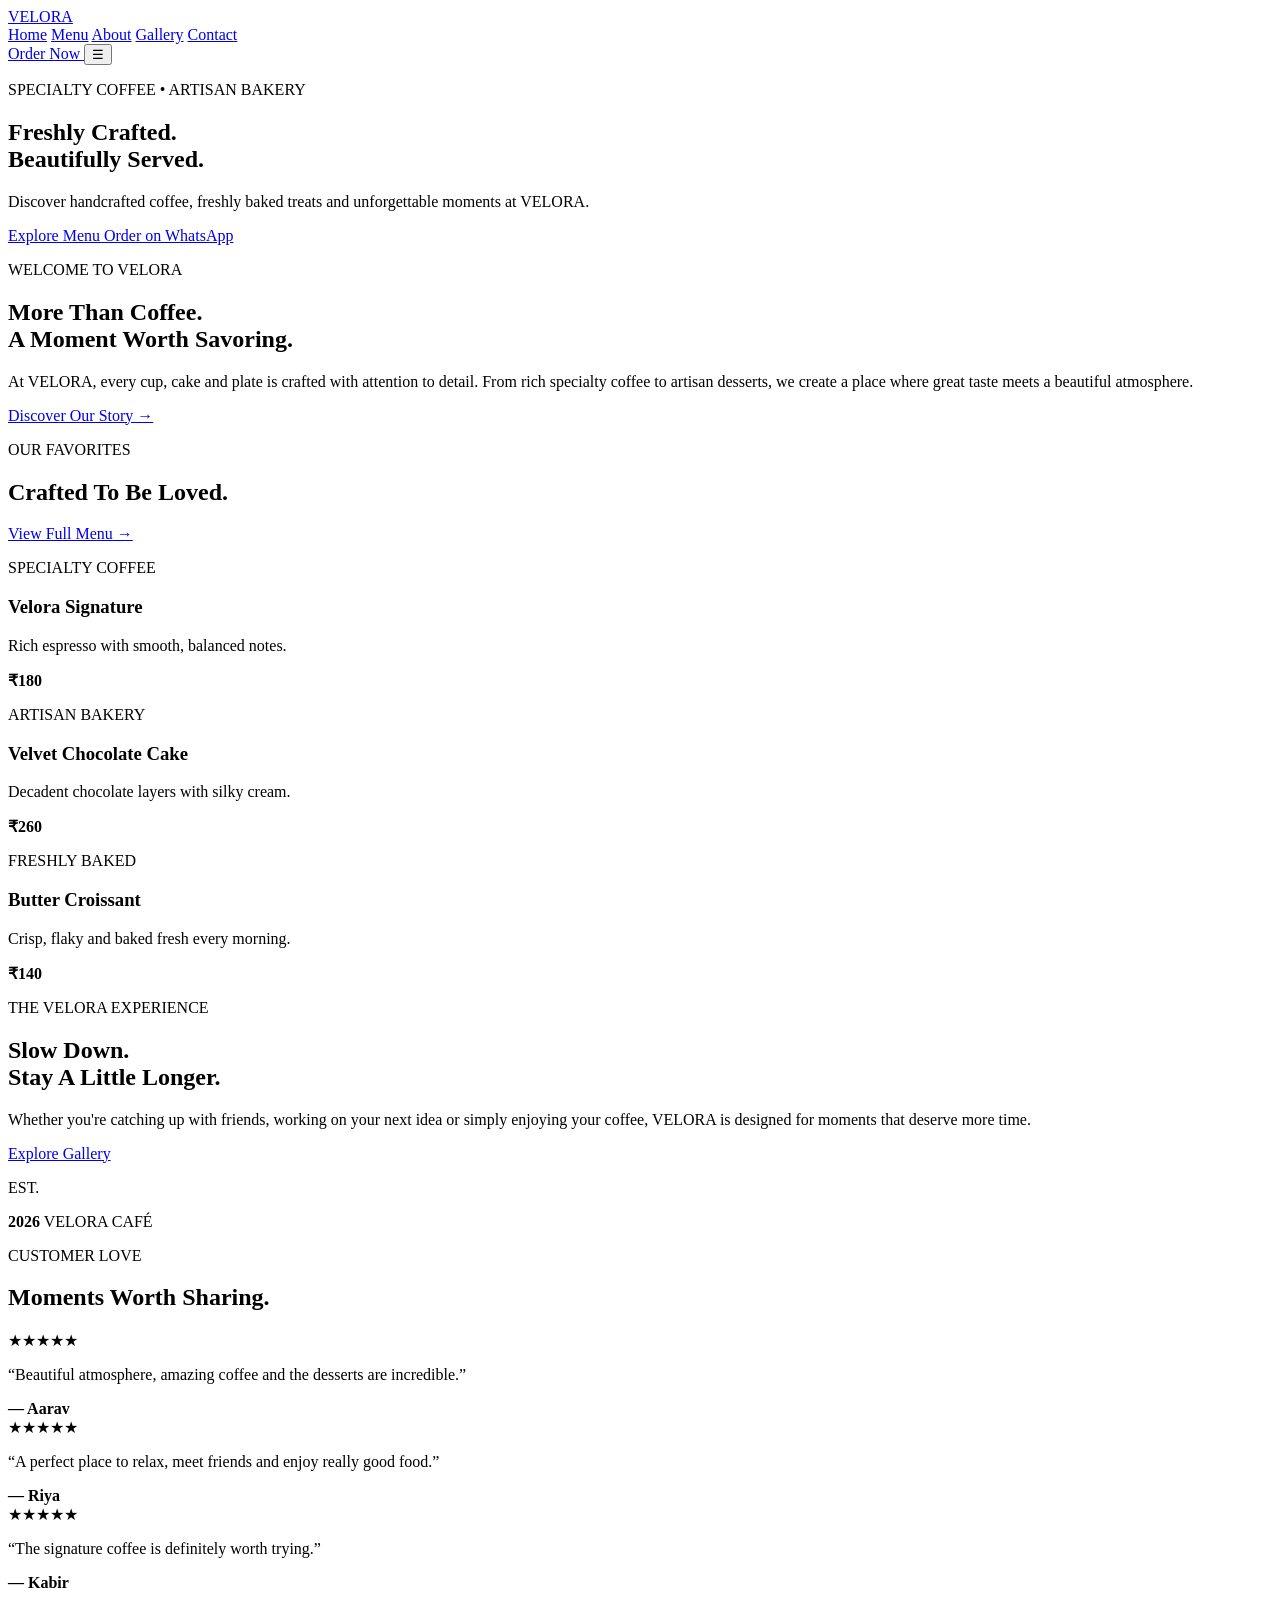
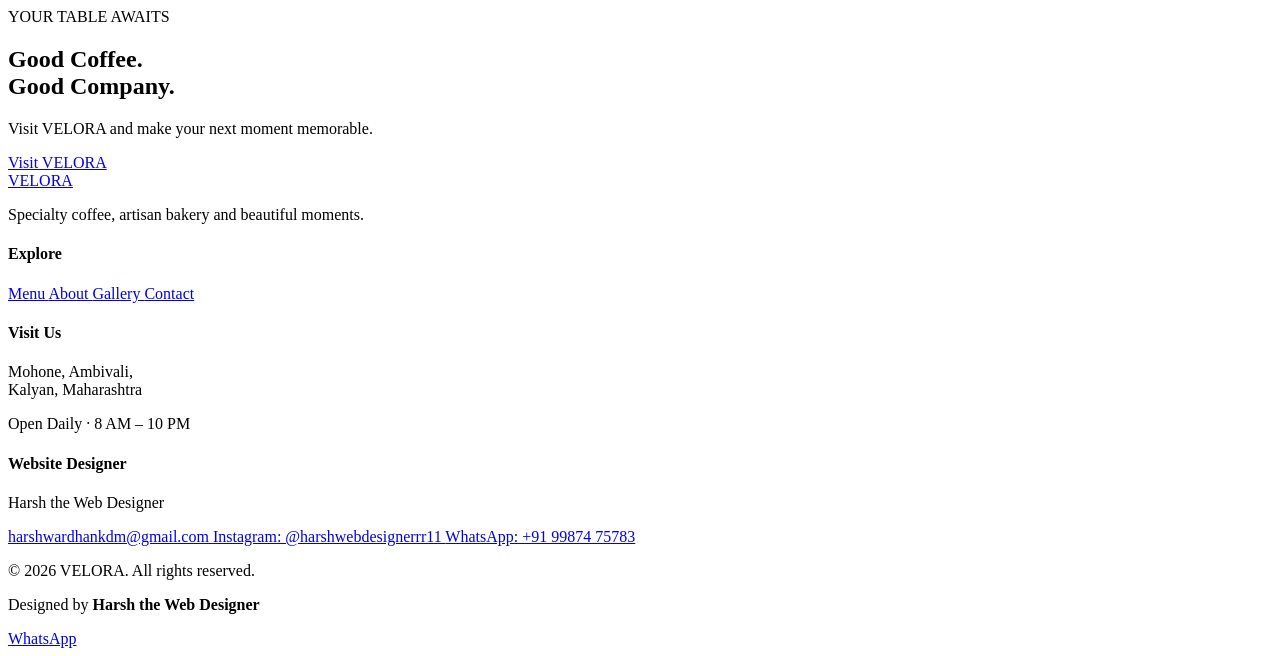
==== index.html @ 82a82c2f "Create VELORA homepage" ====
<!DOCTYPE html>
<html lang="en">

<head>
    <meta charset="UTF-8">

    <meta name="viewport"
        content="width=device-width, initial-scale=1.0">

    <meta name="description"
        content="VELORA — Premium café, artisan bakery and specialty coffee.">

    <meta name="theme-color" content="#11100e">

    <title>VELORA | Café & Bakery</title>

    <link rel="stylesheet" href="style.css">
</head>

<body>

    <!-- ================= HEADER ================= -->

    <header class="header">

        <div class="container nav-container">

            <a href="index.html" class="logo">
                VELORA
            </a>

            <nav class="nav">
                <a href="#home">Home</a>
                <a href="menu.html">Menu</a>
                <a href="about.html">About</a>
                <a href="gallery.html">Gallery</a>
                <a href="contact.html">Contact</a>
            </nav>

            <a href="https://wa.me/919987475783"
                class="nav-btn"
                target="_blank">
                Order Now
            </a>

            <button class="menu-toggle" aria-label="Open menu">
                ☰
            </button>

        </div>

    </header>


    <!-- ================= HERO ================= -->

    <main>

        <section id="home" class="hero">

            <div class="hero-overlay"></div>

            <div class="container hero-content">

                <p class="eyebrow">
                    SPECIALTY COFFEE • ARTISAN BAKERY
                </p>

                <h1>
                    Freshly Crafted.<br>
                    <span>Beautifully Served.</span>
                </h1>

                <p class="hero-text">
                    Discover handcrafted coffee, freshly baked
                    treats and unforgettable moments at VELORA.
                </p>

                <div class="hero-buttons">

                    <a href="menu.html"
                        class="btn btn-primary">
                        Explore Menu
                    </a>

                    <a href="https://wa.me/919987475783"
                        class="btn btn-outline"
                        target="_blank">
                        Order on WhatsApp
                    </a>

                </div>

            </div>

        </section>


        <!-- ================= INTRO ================= -->

        <section class="intro section">

            <div class="container intro-grid">

                <div>

                    <p class="section-label">
                        WELCOME TO VELORA
                    </p>

                    <h2>
                        More Than Coffee.<br>
                        <span>A Moment Worth Savoring.</span>
                    </h2>

                </div>

                <div>

                    <p>
                        At VELORA, every cup, cake and plate is
                        crafted with attention to detail. From rich
                        specialty coffee to artisan desserts, we
                        create a place where great taste meets a
                        beautiful atmosphere.
                    </p>

                    <a href="about.html"
                        class="text-link">
                        Discover Our Story →
                    </a>

                </div>

            </div>

        </section>


        <!-- ================= FEATURED ================= -->

        <section class="featured section">

            <div class="container">

                <div class="section-heading">

                    <div>

                        <p class="section-label">
                            OUR FAVORITES
                        </p>

                        <h2>
                            Crafted To Be
                            <span>Loved.</span>
                        </h2>

                    </div>

                    <a href="menu.html"
                        class="text-link">
                        View Full Menu →
                    </a>

                </div>


                <div class="product-grid">


                    <article class="product-card">

                        <div class="product-image coffee-image"></div>

                        <div class="product-info">

                            <p class="product-category">
                                SPECIALTY COFFEE
                            </p>

                            <h3>
                                Velora Signature
                            </h3>

                            <p>
                                Rich espresso with smooth,
                                balanced notes.
                            </p>

                            <strong>
                                ₹180
                            </strong>

                        </div>

                    </article>


                    <article class="product-card">

                        <div class="product-image cake-image"></div>

                        <div class="product-info">

                            <p class="product-category">
                                ARTISAN BAKERY
                            </p>

                            <h3>
                                Velvet Chocolate Cake
                            </h3>

                            <p>
                                Decadent chocolate layers
                                with silky cream.
                            </p>

                            <strong>
                                ₹260
                            </strong>

                        </div>

                    </article>


                    <article class="product-card">

                        <div class="product-image pastry-image"></div>

                        <div class="product-info">

                            <p class="product-category">
                                FRESHLY BAKED
                            </p>

                            <h3>
                                Butter Croissant
                            </h3>

                            <p>
                                Crisp, flaky and baked fresh
                                every morning.
                            </p>

                            <strong>
                                ₹140
                            </strong>

                        </div>

                    </article>

                </div>

            </div>

        </section>


        <!-- ================= EXPERIENCE ================= -->

        <section class="experience section">

            <div class="container experience-grid">

                <div class="experience-content">

                    <p class="section-label">
                        THE VELORA EXPERIENCE
                    </p>

                    <h2>
                        Slow Down.<br>
                        <span>Stay A Little Longer.</span>
                    </h2>

                    <p>
                        Whether you're catching up with friends,
                        working on your next idea or simply enjoying
                        your coffee, VELORA is designed for moments
                        that deserve more time.
                    </p>

                    <a href="gallery.html"
                        class="btn btn-primary">
                        Explore Gallery
                    </a>

                </div>


                <div class="experience-card">

                    <div class="experience-card-inner">

                        <p>EST.</p>

                        <strong>2026</strong>

                        <span>
                            VELORA CAFÉ
                        </span>

                    </div>

                </div>

            </div>

        </section>


        <!-- ================= REVIEWS ================= -->

        <section class="reviews section">

            <div class="container">

                <div class="section-heading centered">

                    <p class="section-label">
                        CUSTOMER LOVE
                    </p>

                    <h2>
                        Moments Worth
                        <span>Sharing.</span>
                    </h2>

                </div>


                <div class="review-grid">


                    <article class="review-card">

                        <div class="stars">
                            ★★★★★
                        </div>

                        <p>
                            “Beautiful atmosphere, amazing coffee
                            and the desserts are incredible.”
                        </p>

                        <strong>
                            — Aarav
                        </strong>

                    </article>


                    <article class="review-card">

                        <div class="stars">
                            ★★★★★
                        </div>

                        <p>
                            “A perfect place to relax, meet friends
                            and enjoy really good food.”
                        </p>

                        <strong>
                            — Riya
                        </strong>

                    </article>


                    <article class="review-card">

                        <div class="stars">
                            ★★★★★
                        </div>

                        <p>
                            “The signature coffee is definitely
                            worth trying.”
                        </p>

                        <strong>
                            — Kabir
                        </strong>

                    </article>

                </div>

            </div>

        </section>


        <!-- ================= CTA ================= -->

        <section class="cta section">

            <div class="container cta-content">

                <p class="section-label">
                    YOUR TABLE AWAITS
                </p>

                <h2>
                    Good Coffee.<br>
                    <span>Good Company.</span>
                </h2>

                <p>
                    Visit VELORA and make your next
                    moment memorable.
                </p>

                <a href="contact.html"
                    class="btn btn-primary">
                    Visit VELORA
                </a>

            </div>

        </section>

    </main>


    <!-- ================= FOOTER ================= -->

    <footer class="footer">

        <div class="container footer-grid">


            <!-- VELORA -->

            <div>

                <a href="index.html"
                    class="logo">
                    VELORA
                </a>

                <p>
                    Specialty coffee, artisan bakery
                    and beautiful moments.
                </p>

            </div>


            <!-- NAVIGATION -->

            <div>

                <h4>
                    Explore
                </h4>

                <a href="menu.html">
                    Menu
                </a>

                <a href="about.html">
                    About
                </a>

                <a href="gallery.html">
                    Gallery
                </a>

                <a href="contact.html">
                    Contact
                </a>

            </div>


            <!-- DEMO CAFE INFO -->

            <div>

                <h4>
                    Visit Us
                </h4>

                <p>
                    Mohone, Ambivali,<br>
                    Kalyan, Maharashtra
                </p>

                <p>
                    Open Daily · 8 AM – 10 PM
                </p>

            </div>


            <!-- DESIGNER CONTACT -->

            <div>

                <h4>
                    Website Designer
                </h4>

                <p>
                    Harsh the Web Designer
                </p>

                <a href="mailto:harshwardhankdm@gmail.com">
                    harshwardhankdm@gmail.com
                </a>

                <a href="https://instagram.com/harshwebdesignerrr11"
                    target="_blank">
                    Instagram: @harshwebdesignerrr11
                </a>

                <a href="https://wa.me/919987475783"
                    target="_blank">
                    WhatsApp: +91 99874 75783
                </a>

            </div>

        </div>


        <div class="footer-bottom">

            <p>
                © 2026 VELORA. All rights reserved.
            </p>

            <p>
                Designed by
                <strong>
                    Harsh the Web Designer
                </strong>
            </p>

        </div>

    </footer>


    <!-- ================= WHATSAPP FLOATING BUTTON ================= -->

    <a href="https://wa.me/919987475783"
        class="whatsapp-btn"
        target="_blank"
        aria-label="Chat with Harsh the Web Designer on WhatsApp">

        WhatsApp

    </a>


    <!-- ================= JAVASCRIPT ================= -->

    <script src="script.js"></script>

</body>

  </html>
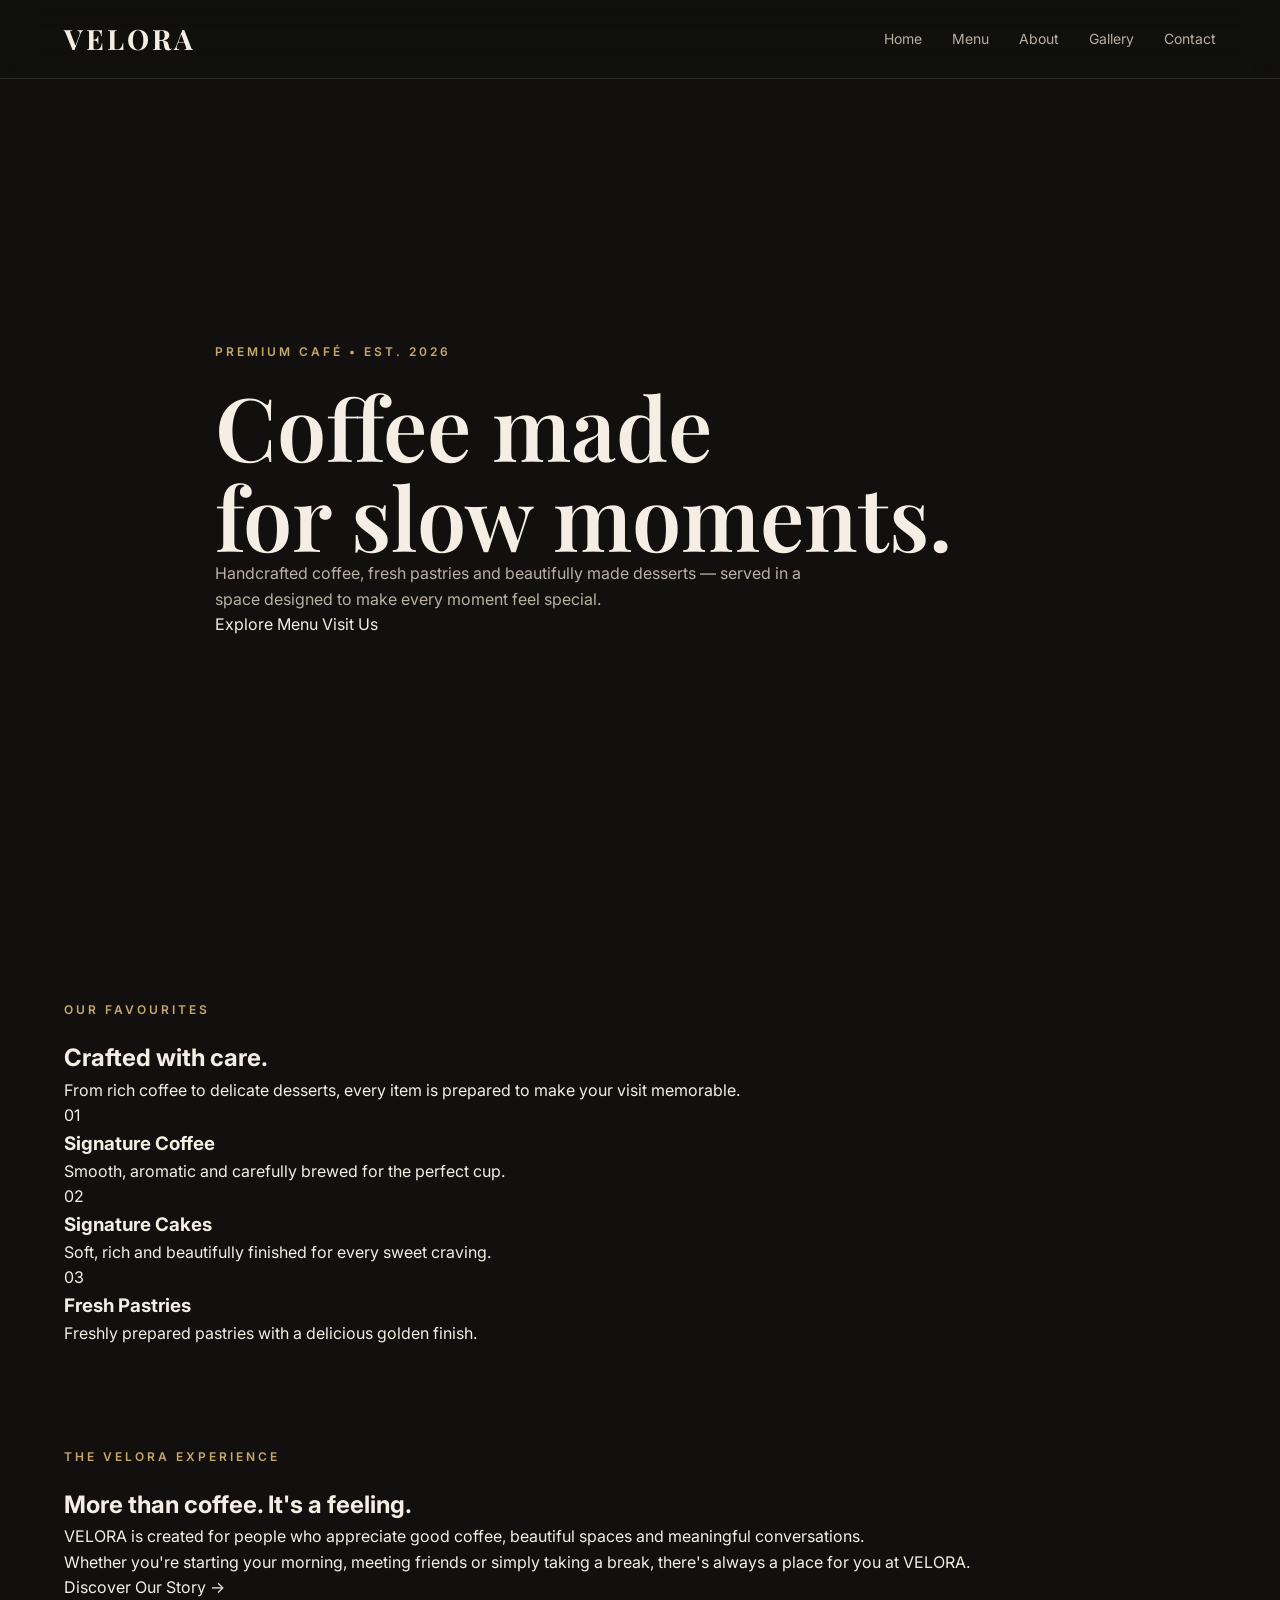
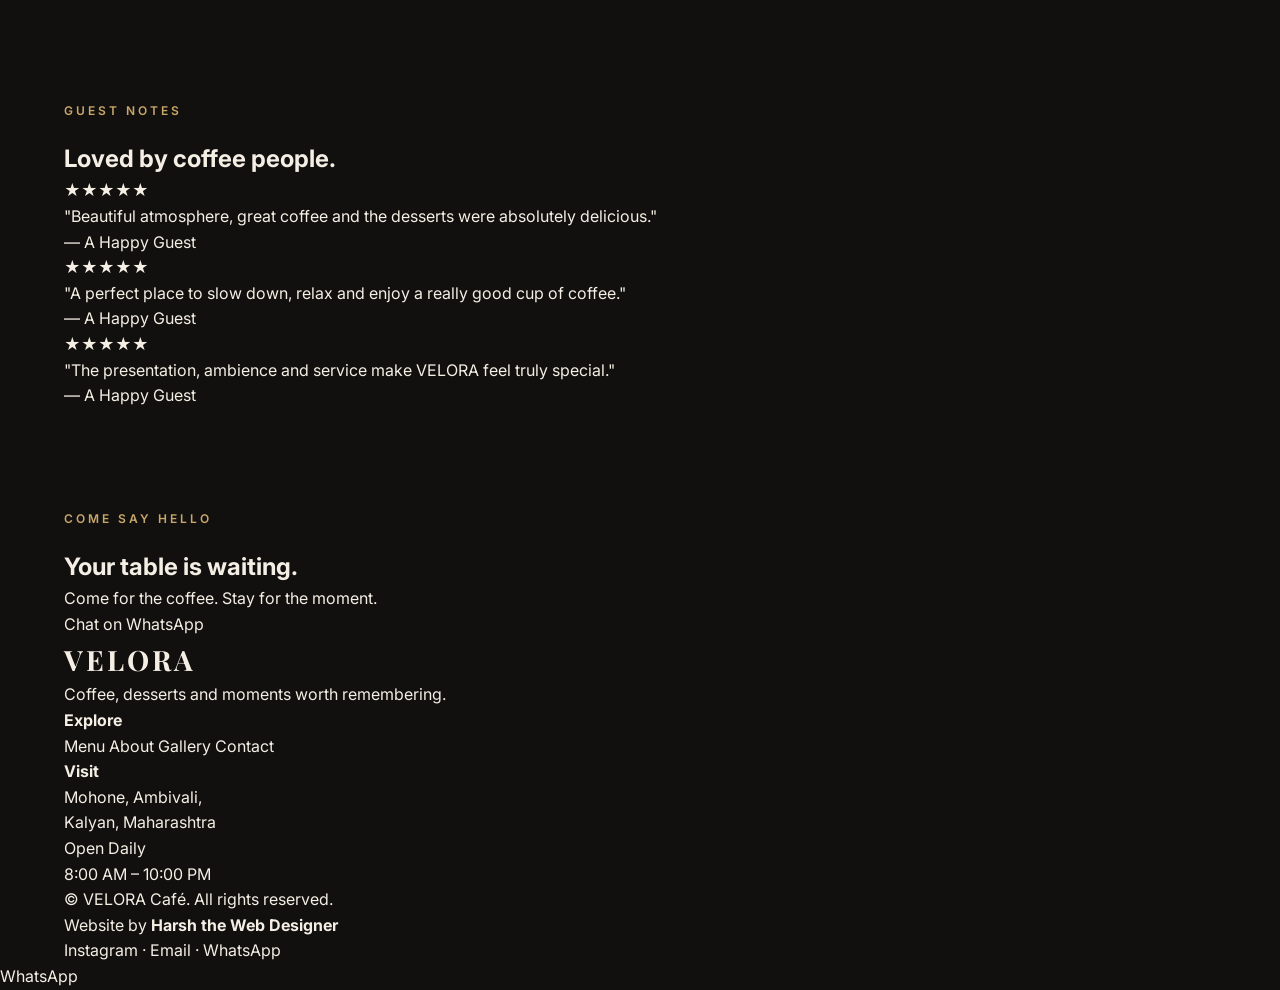
==== commit a3593f92: "Update VELORA homepage with image paths" ====
--- a/index.html
+++ b/index.html
@@ -8,11 +8,16 @@
         content="width=device-width, initial-scale=1.0">
 
     <meta name="description"
-        content="VELORA — Premium café, artisan bakery and specialty coffee.">
-
-    <meta name="theme-color" content="#11100e">
-
-    <title>VELORA | Café & Bakery</title>
+        content="VELORA Café — Premium coffee, handcrafted desserts and a warm café experience.">
+
+    <title>VELORA Café | Coffee & Desserts</title>
+
+    <link rel="preconnect" href="https://fonts.googleapis.com">
+    <link rel="preconnect" href="https://fonts.gstatic.com" crossorigin>
+
+    <link
+        href="https://fonts.googleapis.com/css2?family=Inter:wght@400;500;600;700&family=Playfair+Display:wght@500;600;700&display=swap"
+        rel="stylesheet">
 
     <link rel="stylesheet" href="style.css">
 </head>
@@ -29,24 +34,20 @@
                 VELORA
             </a>
 
+            <button class="menu-toggle" aria-label="Open Menu">
+                ☰
+            </button>
+
             <nav class="nav">
-                <a href="#home">Home</a>
+
+                <a href="index.html">Home</a>
                 <a href="menu.html">Menu</a>
                 <a href="about.html">About</a>
                 <a href="gallery.html">Gallery</a>
                 <a href="contact.html">Contact</a>
+
             </nav>
 
-            <a href="https://wa.me/919987475783"
-                class="nav-btn"
-                target="_blank">
-                Order Now
-            </a>
-
-            <button class="menu-toggle" aria-label="Open menu">
-                ☰
-            </button>
-
         </div>
 
     </header>
@@ -56,37 +57,35 @@
 
     <main>
 
-        <section id="home" class="hero">
+        <section class="hero">
 
             <div class="hero-overlay"></div>
 
             <div class="container hero-content">
 
                 <p class="eyebrow">
-                    SPECIALTY COFFEE • ARTISAN BAKERY
+                    PREMIUM CAFÉ • EST. 2026
                 </p>
 
                 <h1>
-                    Freshly Crafted.<br>
-                    <span>Beautifully Served.</span>
+                    Coffee made<br>
+                    for slow moments.
                 </h1>
 
                 <p class="hero-text">
-                    Discover handcrafted coffee, freshly baked
-                    treats and unforgettable moments at VELORA.
+                    Handcrafted coffee, fresh pastries and beautifully
+                    made desserts — served in a space designed to make
+                    every moment feel special.
                 </p>
 
                 <div class="hero-buttons">
 
-                    <a href="menu.html"
-                        class="btn btn-primary">
+                    <a href="menu.html" class="btn btn-primary">
                         Explore Menu
                     </a>
 
-                    <a href="https://wa.me/919987475783"
-                        class="btn btn-outline"
-                        target="_blank">
-                        Order on WhatsApp
+                    <a href="contact.html" class="btn btn-outline">
+                        Visit Us
                     </a>
 
                 </div>
@@ -96,37 +95,148 @@
         </section>
 
 
-        <!-- ================= INTRO ================= -->
-
-        <section class="intro section">
-
-            <div class="container intro-grid">
-
-                <div>
-
-                    <p class="section-label">
-                        WELCOME TO VELORA
+        <!-- ================= FEATURED ================= -->
+
+        <section class="section">
+
+            <div class="container">
+
+                <div class="section-heading">
+
+                    <p class="eyebrow">
+                        OUR FAVOURITES
                     </p>
 
                     <h2>
-                        More Than Coffee.<br>
-                        <span>A Moment Worth Savoring.</span>
+                        Crafted with care.
                     </h2>
 
-                </div>
-
-                <div>
-
                     <p>
-                        At VELORA, every cup, cake and plate is
-                        crafted with attention to detail. From rich
-                        specialty coffee to artisan desserts, we
-                        create a place where great taste meets a
-                        beautiful atmosphere.
-                    </p>
-
-                    <a href="about.html"
-                        class="text-link">
+                        From rich coffee to delicate desserts,
+                        every item is prepared to make your visit memorable.
+                    </p>
+
+                </div>
+
+
+                <div class="product-grid">
+
+                    <!-- Coffee -->
+
+                    <article class="product-card">
+
+                        <div class="product-image coffee-image"></div>
+
+                        <div class="product-content">
+
+                            <span class="product-number">
+                                01
+                            </span>
+
+                            <h3>
+                                Signature Coffee
+                            </h3>
+
+                            <p>
+                                Smooth, aromatic and carefully brewed
+                                for the perfect cup.
+                            </p>
+
+                        </div>
+
+                    </article>
+
+
+                    <!-- Cake -->
+
+                    <article class="product-card">
+
+                        <div class="product-image cake-image"></div>
+
+                        <div class="product-content">
+
+                            <span class="product-number">
+                                02
+                            </span>
+
+                            <h3>
+                                Signature Cakes
+                            </h3>
+
+                            <p>
+                                Soft, rich and beautifully finished
+                                for every sweet craving.
+                            </p>
+
+                        </div>
+
+                    </article>
+
+
+                    <!-- Pastry -->
+
+                    <article class="product-card">
+
+                        <div class="product-image pastry-image"></div>
+
+                        <div class="product-content">
+
+                            <span class="product-number">
+                                03
+                            </span>
+
+                            <h3>
+                                Fresh Pastries
+                            </h3>
+
+                            <p>
+                                Freshly prepared pastries with
+                                a delicious golden finish.
+                            </p>
+
+                        </div>
+
+                    </article>
+
+                </div>
+
+            </div>
+
+        </section>
+
+
+        <!-- ================= EXPERIENCE ================= -->
+
+        <section class="experience">
+
+            <div class="container experience-grid">
+
+                <div class="experience-image"></div>
+
+                <div class="experience-content">
+
+                    <p class="eyebrow">
+                        THE VELORA EXPERIENCE
+                    </p>
+
+                    <h2>
+                        More than coffee.
+                        It's a feeling.
+                    </h2>
+
+                    <p>
+                        VELORA is created for people who appreciate
+                        good coffee, beautiful spaces and meaningful
+                        conversations.
+                    </p>
+
+                    <p>
+                        Whether you're starting your morning, meeting
+                        friends or simply taking a break, there's always
+                        a place for you at VELORA.
+                    </p>
+
+                    <a href="about.html" class="text-link">
                         Discover Our Story →
                     </a>
 
@@ -137,256 +247,79 @@
         </section>
 
 
-        <!-- ================= FEATURED ================= -->
-
-        <section class="featured section">
+        <!-- ================= REVIEWS ================= -->
+
+        <section class="section reviews">
 
             <div class="container">
 
                 <div class="section-heading">
 
-                    <div>
-
-                        <p class="section-label">
-                            OUR FAVORITES
-                        </p>
-
-                        <h2>
-                            Crafted To Be
-                            <span>Loved.</span>
-                        </h2>
-
-                    </div>
-
-                    <a href="menu.html"
-                        class="text-link">
-                        View Full Menu →
-                    </a>
-
-                </div>
-
-
-                <div class="product-grid">
-
-
-                    <article class="product-card">
-
-                        <div class="product-image coffee-image"></div>
-
-                        <div class="product-info">
-
-                            <p class="product-category">
-                                SPECIALTY COFFEE
-                            </p>
-
-                            <h3>
-                                Velora Signature
-                            </h3>
-
-                            <p>
-                                Rich espresso with smooth,
-                                balanced notes.
-                            </p>
-
-                            <strong>
-                                ₹180
-                            </strong>
-
-                        </div>
-
-                    </article>
-
-
-                    <article class="product-card">
-
-                        <div class="product-image cake-image"></div>
-
-                        <div class="product-info">
-
-                            <p class="product-category">
-                                ARTISAN BAKERY
-                            </p>
-
-                            <h3>
-                                Velvet Chocolate Cake
-                            </h3>
-
-                            <p>
-                                Decadent chocolate layers
-                                with silky cream.
-                            </p>
-
-                            <strong>
-                                ₹260
-                            </strong>
-
-                        </div>
-
-                    </article>
-
-
-                    <article class="product-card">
-
-                        <div class="product-image pastry-image"></div>
-
-                        <div class="product-info">
-
-                            <p class="product-category">
-                                FRESHLY BAKED
-                            </p>
-
-                            <h3>
-                                Butter Croissant
-                            </h3>
-
-                            <p>
-                                Crisp, flaky and baked fresh
-                                every morning.
-                            </p>
-
-                            <strong>
-                                ₹140
-                            </strong>
-
-                        </div>
-
-                    </article>
-
-                </div>
-
-            </div>
-
-        </section>
-
-
-        <!-- ================= EXPERIENCE ================= -->
-
-        <section class="experience section">
-
-            <div class="container experience-grid">
-
-                <div class="experience-content">
-
-                    <p class="section-label">
-                        THE VELORA EXPERIENCE
+                    <p class="eyebrow">
+                        GUEST NOTES
                     </p>
 
                     <h2>
-                        Slow Down.<br>
-                        <span>Stay A Little Longer.</span>
+                        Loved by coffee people.
                     </h2>
 
-                    <p>
-                        Whether you're catching up with friends,
-                        working on your next idea or simply enjoying
-                        your coffee, VELORA is designed for moments
-                        that deserve more time.
-                    </p>
-
-                    <a href="gallery.html"
-                        class="btn btn-primary">
-                        Explore Gallery
-                    </a>
-
-                </div>
-
-
-                <div class="experience-card">
-
-                    <div class="experience-card-inner">
-
-                        <p>EST.</p>
-
-                        <strong>2026</strong>
-
-                        <span>
-                            VELORA CAFÉ
-                        </span>
-
-                    </div>
-
-                </div>
-
-            </div>
-
-        </section>
-
-
-        <!-- ================= REVIEWS ================= -->
-
-        <section class="reviews section">
-
-            <div class="container">
-
-                <div class="section-heading centered">
-
-                    <p class="section-label">
-                        CUSTOMER LOVE
-                    </p>
-
-                    <h2>
-                        Moments Worth
-                        <span>Sharing.</span>
-                    </h2>
-
                 </div>
 
 
                 <div class="review-grid">
 
-
-                    <article class="review-card">
+                    <div class="review-card">
 
                         <div class="stars">
                             ★★★★★
                         </div>
 
                         <p>
-                            “Beautiful atmosphere, amazing coffee
-                            and the desserts are incredible.”
+                            "Beautiful atmosphere, great coffee and
+                            the desserts were absolutely delicious."
                         </p>
 
-                        <strong>
-                            — Aarav
-                        </strong>
-
-                    </article>
-
-
-                    <article class="review-card">
+                        <span>
+                            — A Happy Guest
+                        </span>
+
+                    </div>
+
+
+                    <div class="review-card">
 
                         <div class="stars">
                             ★★★★★
                         </div>
 
                         <p>
-                            “A perfect place to relax, meet friends
-                            and enjoy really good food.”
+                            "A perfect place to slow down, relax and
+                            enjoy a really good cup of coffee."
                         </p>
 
-                        <strong>
-                            — Riya
-                        </strong>
-
-                    </article>
-
-
-                    <article class="review-card">
+                        <span>
+                            — A Happy Guest
+                        </span>
+
+                    </div>
+
+
+                    <div class="review-card">
 
                         <div class="stars">
                             ★★★★★
                         </div>
 
                         <p>
-                            “The signature coffee is definitely
-                            worth trying.”
+                            "The presentation, ambience and service
+                            make VELORA feel truly special."
                         </p>
 
-                        <strong>
-                            — Kabir
-                        </strong>
-
-                    </article>
+                        <span>
+                            — A Happy Guest
+                        </span>
+
+                    </div>
 
                 </div>
 
@@ -397,27 +330,32 @@
 
         <!-- ================= CTA ================= -->
 
-        <section class="cta section">
+        <section class="cta">
+
+            <div class="cta-overlay"></div>
 
             <div class="container cta-content">
 
-                <p class="section-label">
-                    YOUR TABLE AWAITS
+                <p class="eyebrow">
+                    COME SAY HELLO
                 </p>
 
                 <h2>
-                    Good Coffee.<br>
-                    <span>Good Company.</span>
+                    Your table is waiting.
                 </h2>
 
                 <p>
-                    Visit VELORA and make your next
-                    moment memorable.
-                </p>
-
-                <a href="contact.html"
+                    Come for the coffee.
+                    Stay for the moment.
+                </p>
+
+                <a
+                    href="https://wa.me/919987475783"
+                    target="_blank"
                     class="btn btn-primary">
-                    Visit VELORA
+
+                    Chat on WhatsApp
+
                 </a>
 
             </div>
@@ -433,25 +371,18 @@
 
         <div class="container footer-grid">
 
-
-            <!-- VELORA -->
-
             <div>
 
-                <a href="index.html"
-                    class="logo">
+                <a href="index.html" class="logo">
                     VELORA
                 </a>
 
                 <p>
-                    Specialty coffee, artisan bakery
-                    and beautiful moments.
-                </p>
-
-            </div>
-
-
-            <!-- NAVIGATION -->
+                    Coffee, desserts and moments worth remembering.
+                </p>
+
+            </div>
+
 
             <div>
 
@@ -459,31 +390,18 @@
                     Explore
                 </h4>
 
-                <a href="menu.html">
-                    Menu
-                </a>
-
-                <a href="about.html">
-                    About
-                </a>
-
-                <a href="gallery.html">
-                    Gallery
-                </a>
-
-                <a href="contact.html">
-                    Contact
-                </a>
-
-            </div>
-
-
-            <!-- DEMO CAFE INFO -->
+                <a href="menu.html">Menu</a>
+                <a href="about.html">About</a>
+                <a href="gallery.html">Gallery</a>
+                <a href="contact.html">Contact</a>
+
+            </div>
+
 
             <div>
 
                 <h4>
-                    Visit Us
+                    Visit
                 </h4>
 
                 <p>
@@ -492,77 +410,62 @@
                 </p>
 
                 <p>
-                    Open Daily · 8 AM – 10 PM
-                </p>
-
-            </div>
-
-
-            <!-- DESIGNER CONTACT -->
-
-            <div>
-
-                <h4>
-                    Website Designer
-                </h4>
-
-                <p>
-                    Harsh the Web Designer
-                </p>
-
+                    Open Daily<br>
+                    8:00 AM – 10:00 PM
+                </p>
+
+            </div>
+
+        </div>
+
+
+        <div class="container footer-bottom">
+
+            <p>
+                © <span id="year"></span> VELORA Café. All rights reserved.
+            </p>
+
+            <p>
+                Website by
+                <strong>Harsh the Web Designer</strong>
+            </p>
+
+            <p>
+                <a href="https://instagram.com/harshwebdesignerrr11"
+                   target="_blank">
+                    Instagram
+                </a>
+                ·
                 <a href="mailto:harshwardhankdm@gmail.com">
-                    harshwardhankdm@gmail.com
+                    Email
                 </a>
-
-                <a href="https://instagram.com/harshwebdesignerrr11"
-                    target="_blank">
-                    Instagram: @harshwebdesignerrr11
+                ·
+                <a href="https://wa.me/919987475783"
+                   target="_blank">
+                    WhatsApp
                 </a>
-
-                <a href="https://wa.me/919987475783"
-                    target="_blank">
-                    WhatsApp: +91 99874 75783
-                </a>
-
-            </div>
+            </p>
 
         </div>
 
-
-        <div class="footer-bottom">
-
-            <p>
-                © 2026 VELORA. All rights reserved.
-            </p>
-
-            <p>
-                Designed by
-                <strong>
-                    Harsh the Web Designer
-                </strong>
-            </p>
-
-        </div>
-
     </footer>
 
 
-    <!-- ================= WHATSAPP FLOATING BUTTON ================= -->
-
-    <a href="https://wa.me/919987475783"
-        class="whatsapp-btn"
+    <!-- ================= FLOATING WHATSAPP ================= -->
+
+    <a
+        href="https://wa.me/919987475783"
         target="_blank"
-        aria-label="Chat with Harsh the Web Designer on WhatsApp">
+        class="whatsapp-float"
+        aria-label="Chat on WhatsApp">
 
         WhatsApp
 
     </a>
 
 
-    <!-- ================= JAVASCRIPT ================= -->
-
     <script src="script.js"></script>
 
 </body>
 
-  </html>
+    </html>
--- a/style.css
+++ b/style.css
@@ -0,0 +1,205 @@
+@import url('https://fonts.googleapis.com/css2?family=Inter:wght@300;400;500;600;700&family=Playfair+Display:wght@500;600;700&display=swap');
+
+:root {
+    --bg: #11100e;
+    --bg-soft: #191714;
+    --card: #211f1b;
+    --cream: #f4eee4;
+    --muted: #b9b0a4;
+    --gold: #c9a66b;
+    --border: rgba(244, 238, 228, 0.12);
+    --white: #ffffff;
+    --max-width: 1180px;
+}
+
+* {
+    margin: 0;
+    padding: 0;
+    box-sizing: border-box;
+}
+
+html {
+    scroll-behavior: smooth;
+}
+
+body {
+    background: var(--bg);
+    color: var(--cream);
+    font-family: "Inter", sans-serif;
+    line-height: 1.6;
+    overflow-x: hidden;
+}
+
+a {
+    color: inherit;
+    text-decoration: none;
+}
+
+img {
+    max-width: 100%;
+    display: block;
+}
+
+button {
+    font: inherit;
+}
+
+.container {
+    width: min(90%, var(--max-width));
+    margin: auto;
+}
+
+.section {
+    padding: 100px 0;
+}
+
+
+/* ================= HEADER ================= */
+
+.header {
+    position: fixed;
+    top: 0;
+    left: 0;
+    width: 100%;
+    z-index: 1000;
+    background: rgba(17, 16, 14, 0.88);
+    backdrop-filter: blur(16px);
+    border-bottom: 1px solid var(--border);
+}
+
+.nav-container {
+    min-height: 78px;
+    display: flex;
+    align-items: center;
+    justify-content: space-between;
+    gap: 30px;
+}
+
+.logo {
+    font-family: "Playfair Display", serif;
+    font-size: 28px;
+    font-weight: 700;
+    letter-spacing: 3px;
+}
+
+.nav {
+    display: flex;
+    align-items: center;
+    gap: 30px;
+}
+
+.nav a {
+    color: var(--muted);
+    font-size: 14px;
+    transition: 0.3s ease;
+}
+
+.nav a:hover {
+    color: var(--cream);
+}
+
+.nav-btn {
+    border: 1px solid var(--gold);
+    padding: 11px 20px;
+    font-size: 13px;
+    color: var(--cream);
+    transition: 0.3s ease;
+}
+
+.nav-btn:hover {
+    background: var(--gold);
+    color: var(--bg);
+}
+
+.menu-toggle {
+    display: none;
+    background: none;
+    border: none;
+    color: var(--cream);
+    font-size: 27px;
+    cursor: pointer;
+}
+
+
+/* ================= HERO ================= */
+
+.hero {
+    min-height: 100vh;
+    position: relative;
+    display: flex;
+    align-items: center;
+    background:
+        linear-gradient(
+            90deg,
+            rgba(17, 16, 14, 0.96),
+            rgba(17, 16, 14, 0.72),
+            rgba(17, 16, 14, 0.45)
+        ),
+        url("images/hero.jpg") center/cover no-repeat;
+}
+
+.hero-overlay {
+    position: absolute;
+    inset: 0;
+    background: linear-gradient(
+        to bottom,
+        rgba(17, 16, 14, 0.25),
+        rgba(17, 16, 14, 0.8)
+    );
+}
+
+.hero-content {
+    position: relative;
+    z-index: 2;
+    max-width: 850px;
+    padding-top: 80px;
+}
+
+.eyebrow,
+.section-label {
+    color: var(--gold);
+    font-size: 12px;
+    font-weight: 600;
+    letter-spacing: 3px;
+    margin-bottom: 20px;
+}
+
+.hero h1 {
+    font-family: "Playfair Display", serif;
+    font-size: clamp(48px, 7vw, 88px);
+    line-height: 1.02;
+    font-weight: 600;
+}
+
+.hero h1 span,
+h2 span {
+    color: var(--gold);
+}
+
+.hero-text {
+    max-width: 600px;
+    color: var(--muted);
+    margin: 28px
+/* ================= MOBILE MENU ================= */
+
+@media (max-width: 900px) {
+
+    .nav.active {
+        display: flex;
+        position: absolute;
+        top: 78px;
+        left: 0;
+        width: 100%;
+        padding: 25px;
+        flex-direction: column;
+        align-items: flex-start;
+        gap: 18px;
+        background: #11100e;
+        border-bottom: 1px solid rgba(244, 238, 228, 0.12);
+    }
+
+    .nav.active a {
+        font-size: 15px;
+    }
+
+}
